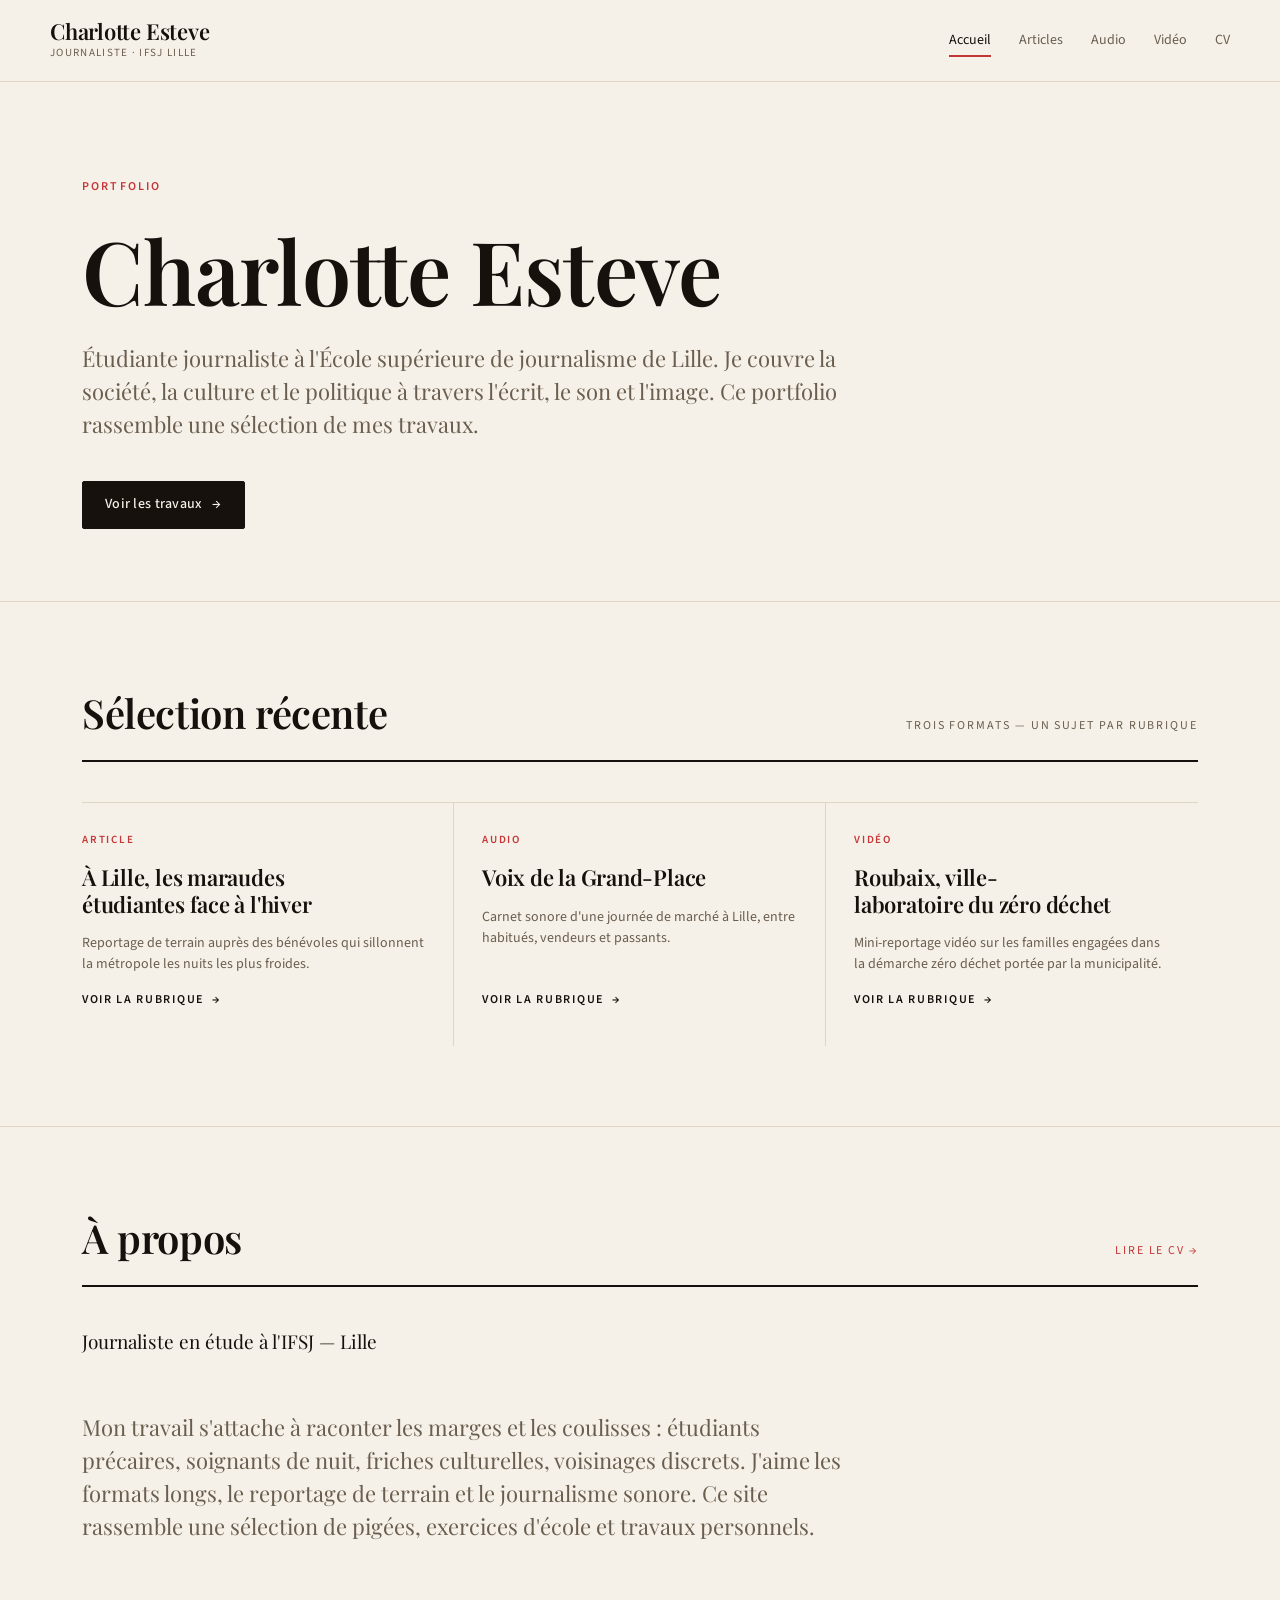
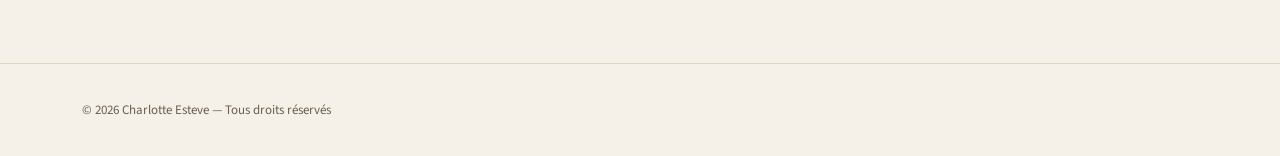
==== index.html @ 9a10c609 "link" ====
<!DOCTYPE html>
<html lang="fr">
<head>
  <meta charset="UTF-8" />
  <meta name="viewport" content="width=device-width, initial-scale=1.0" />
  <title>Charlotte Esteve — Journaliste</title>
  <meta name="description" content="Portfolio de Charlotte Esteve, étudiante journaliste à l'IFSJ Lille. Articles, reportages audio et vidéo." />
  <link rel="preconnect" href="https://fonts.googleapis.com" />
  <link rel="preconnect" href="https://fonts.gstatic.com" crossorigin />
  <link href="https://fonts.googleapis.com/css2?family=Playfair+Display:wght@500;600;700&family=Source+Sans+3:wght@400;500;600&family=JetBrains+Mono:wght@400&display=swap" rel="stylesheet" />
  <link rel="stylesheet" href="styles.css" />
</head>
<body data-page="home">
  <div class="page">
    <header class="site-header">
      <div class="container header-inner">
        <a class="brand" href="/">
          <span class="brand-name">Charlotte Esteve</span>
          <span class="brand-tagline">Journaliste · IFSJ Lille</span>
        </a>
        <button class="nav-toggle" type="button" aria-label="Menu">Menu</button>
        <nav class="nav">
          <a href="/" class="active">Accueil</a>
          <a href="/articles">Articles</a>
          <a href="/audio">Audio</a>
          <a href="/video">Vidéo</a>
          <a href="/cv">CV</a>
        </nav>
      </div>
    </header>

    <main>
      <section class="hero">
        <div class="container">
          <p class="hero-eyebrow">Portfolio</p>
          <h1 class="hero-title" data-site-name>Charlotte Esteve</h1>
          <p class="hero-lede" data-intro>Étudiante journaliste à l'École supérieure de journalisme de Lille. Je couvre la société, la culture et le politique à travers l'écrit, le son et l'image.</p>
          <div class="hero-cta">
            <a class="btn" href="/articles">Voir les travaux <span class="arrow">→</span></a>
          </div>
        </div>
      </section>

      <section class="section">
        <div class="container">
          <header class="section-head">
            <h2 class="section-title">Sélection récente</h2>
            <span class="section-meta">Trois formats — un sujet par rubrique</span>
          </header>
          <div class="featured-grid" data-featured>
            <div class="loading">Chargement…</div>
          </div>
        </div>
      </section>

      <section class="section">
        <div class="container">
          <header class="section-head">
            <h2 class="section-title">À propos</h2>
            <span class="section-meta"><a href="/cv">Lire le CV →</a></span>
          </header>
          <p class="cv-summary" data-tagline>Journaliste en étude à l'IFSJ — Lille</p>
          <p class="hero-lede" style="margin-top: 16px;">
            Mon travail s'attache à raconter les marges et les coulisses : étudiants précaires, soignants de nuit, friches culturelles, voisinages discrets. J'aime les formats longs, le reportage de terrain et le journalisme sonore. Ce site rassemble une sélection de pigées, exercices d'école et travaux personnels.
          </p>
        </div>
      </section>
    </main>

    <footer class="site-footer">
      <div class="container footer-inner">
        <span>© 2026 Charlotte Esteve — Tous droits réservés</span>
      </div>
    </footer>
  </div>

  <script src="app.js"></script>
</body>
</html>
---- styles.css ----
/* =========================================================
   Charlotte Esteve — Portfolio
  Variables: palette ink + typographie classic
   ========================================================= */

/* Palette — Bleu encre */
:root {
  --bg: #f6f1e8;
  --bg-elevated: #fbf7f0;
  --fg: #16110c;
  --fg-muted: #6a5e4f;
  --rule: #e0d6c4;
  --accent: oklch(0.55 0.18 25);
  --accent-fg: #fbf7f0;
  --accent-soft: oklch(0.94 0.04 25);
  color-scheme: light;
}

/* Typographie — Classique */
:root {
  --font-serif: "Playfair Display", "Times New Roman", serif;
  --font-sans: "Source Sans 3", system-ui, sans-serif;
  --font-mono: "JetBrains Mono", ui-monospace, monospace;
  --serif-weight-display: 600;
  --serif-tracking-display: -0.01em;
}

/* Reset */
*, *::before, *::after { box-sizing: border-box; }
html, body { margin: 0; padding: 0; }
body {
  background: var(--bg);
  color: var(--fg);
  font-family: var(--font-sans);
  font-size: 16px;
  line-height: 1.55;
  -webkit-font-smoothing: antialiased;
  text-rendering: optimizeLegibility;
}

a { color: inherit; text-decoration: none; }
img { max-width: 100%; display: block; }
button { font: inherit; cursor: pointer; }

/* Layout */
.page {
  min-height: 100vh;
  display: flex;
  flex-direction: column;
}

.container {
  width: 100%;
  max-width: 1180px;
  margin: 0 auto;
  padding: 0 32px;
}

/* ====== Header ====== */
.site-header {
  border-bottom: 1px solid var(--rule);
  background: var(--bg);
  position: sticky;
  top: 0;
  z-index: 30;
  backdrop-filter: saturate(140%) blur(8px);
}

.header-inner {
  display: flex;
  align-items: center;
  justify-content: space-between;
  gap: 24px;
  padding: 20px 0;
}

.brand {
  display: flex;
  flex-direction: column;
  gap: 2px;
  text-decoration: none;
  color: inherit;
}
.brand-name {
  font-family: var(--font-serif);
  font-size: 22px;
  font-weight: var(--serif-weight-display);
  letter-spacing: var(--serif-tracking-display);
  line-height: 1;
}
.brand-tagline {
  font-size: 11px;
  letter-spacing: 0.12em;
  text-transform: uppercase;
  color: var(--fg-muted);
}

.nav {
  display: flex;
  align-items: center;
  gap: 28px;
}
.nav a {
  font-size: 14px;
  color: var(--fg-muted);
  position: relative;
  padding: 4px 0;
  transition: color 0.15s ease;
}
.nav a:hover { color: var(--fg); }
.nav a.active { color: var(--fg); }
.nav a.active::after {
  content: "";
  position: absolute;
  left: 0; right: 0; bottom: -2px;
  height: 2px;
  background: var(--accent);
}

/* Mobile nav */
.nav-toggle {
  display: none;
  background: none;
  border: 1px solid var(--rule);
  padding: 8px 12px;
  border-radius: 4px;
  color: var(--fg);
}

@media (max-width: 760px) {
  .nav-toggle { display: inline-flex; }
  .nav {
    display: none;
    position: absolute;
    top: 100%; left: 0; right: 0;
    background: var(--bg);
    border-bottom: 1px solid var(--rule);
    flex-direction: column;
    align-items: stretch;
    gap: 0;
    padding: 12px 32px 20px;
  }
  .nav.open { display: flex; }
  .nav a { padding: 12px 0; border-bottom: 1px solid var(--rule); }
  .nav a:last-child { border-bottom: none; }
}

/* ====== Hero ====== */
.hero {
  padding: 96px 0 72px;
  border-bottom: 1px solid var(--rule);
}
.hero-eyebrow {
  font-size: 12px;
  letter-spacing: 0.18em;
  text-transform: uppercase;
  color: var(--accent);
  font-weight: 600;
  margin: 0 0 28px;
}
.hero-title {
  font-family: var(--font-serif);
  font-weight: var(--serif-weight-display);
  letter-spacing: var(--serif-tracking-display);
  font-size: clamp(44px, 7vw, 88px);
  line-height: 1.02;
  margin: 0 0 28px;
  text-wrap: balance;
}
.hero-lede {
  font-family: var(--font-serif);
  font-size: clamp(18px, 2vw, 22px);
  line-height: 1.5;
  color: var(--fg-muted);
  max-width: 60ch;
  margin: 0 0 40px;
  text-wrap: pretty;
}
.hero-cta {
  display: inline-flex;
  align-items: center;
  gap: 12px;
}

/* ====== Buttons ====== */
.btn {
  display: inline-flex;
  align-items: center;
  gap: 10px;
  padding: 12px 22px;
  border-radius: 2px;
  font-size: 14px;
  font-weight: 500;
  letter-spacing: 0.02em;
  border: 1px solid var(--fg);
  background: var(--fg);
  color: var(--bg);
  transition: all 0.15s ease;
}
.btn:hover { background: var(--accent); border-color: var(--accent); color: var(--accent-fg); }

.btn-ghost {
  background: transparent;
  color: var(--fg);
  border-color: var(--rule);
}
.btn-ghost:hover { border-color: var(--fg); background: transparent; color: var(--fg); }

.btn-accent {
  background: var(--accent);
  border-color: var(--accent);
  color: var(--accent-fg);
}
.btn-accent:hover { background: var(--fg); border-color: var(--fg); color: var(--bg); }

.btn .arrow {
  display: inline-block;
  transition: transform 0.2s ease;
}
.btn:hover .arrow { transform: translateX(3px); }

/* ====== Section header ====== */
.section {
  padding: 80px 0;
  border-bottom: 1px solid var(--rule);
}
.section:last-of-type { border-bottom: none; }

.section-head {
  display: flex;
  align-items: baseline;
  justify-content: space-between;
  gap: 24px;
  margin-bottom: 40px;
  padding-bottom: 16px;
  border-bottom: 2px solid var(--fg);
}
.section-title {
  font-family: var(--font-serif);
  font-weight: var(--serif-weight-display);
  letter-spacing: var(--serif-tracking-display);
  font-size: clamp(28px, 4vw, 40px);
  margin: 0;
}
.section-meta {
  font-size: 12px;
  letter-spacing: 0.16em;
  text-transform: uppercase;
  color: var(--fg-muted);
}
.section-meta a { color: var(--accent); }
.section-meta a:hover { text-decoration: underline; }

/* ====== Page header (interior pages) ====== */
.page-header {
  padding: 64px 0 40px;
  border-bottom: 1px solid var(--rule);
}
.page-eyebrow {
  font-size: 12px;
  letter-spacing: 0.18em;
  text-transform: uppercase;
  color: var(--accent);
  margin: 0 0 18px;
  font-weight: 600;
}
.page-title {
  font-family: var(--font-serif);
  font-weight: var(--serif-weight-display);
  letter-spacing: var(--serif-tracking-display);
  font-size: clamp(36px, 5vw, 56px);
  margin: 0 0 16px;
  line-height: 1.05;
}
.page-intro {
  font-family: var(--font-serif);
  font-size: 19px;
  color: var(--fg-muted);
  max-width: 60ch;
  margin: 0;
}

/* ====== Cards (lists) ====== */
.list {
  display: flex;
  flex-direction: column;
  gap: 0;
  margin: 56px 0 0;
  padding: 0;
  list-style: none;
}

.card {
  display: grid;
  grid-template-columns: 100px 1fr auto;
  gap: 32px;
  align-items: start;
  padding: 28px 0;
  border-top: 1px solid var(--rule);
  transition: padding-left 0.2s ease;
}
.card:last-child { border-bottom: 1px solid var(--rule); }
.card:hover { padding-left: 12px; }

.card-meta {
  font-family: var(--font-mono);
  font-size: 12px;
  color: var(--fg-muted);
  letter-spacing: 0.04em;
  display: flex;
  flex-direction: column;
  gap: 4px;
  padding-top: 4px;
}
.card-meta .num { color: var(--accent); }

.card-body { min-width: 0; }
.card-kind {
  font-size: 11px;
  letter-spacing: 0.16em;
  text-transform: uppercase;
  color: var(--fg-muted);
  margin: 0 0 8px;
}
.card-title {
  font-family: var(--font-serif);
  font-weight: var(--serif-weight-display);
  letter-spacing: var(--serif-tracking-display);
  font-size: clamp(22px, 2.4vw, 30px);
  line-height: 1.15;
  margin: 0 0 10px;
  text-wrap: balance;
}
.card-desc {
  color: var(--fg-muted);
  font-size: 15px;
  line-height: 1.5;
  margin: 0;
  max-width: 62ch;
  text-wrap: pretty;
}

.card-action {
  align-self: center;
  white-space: nowrap;
}

@media (max-width: 720px) {
  .card { grid-template-columns: 1fr; gap: 12px; }
  .card-meta { flex-direction: row; gap: 14px; }
  .card-action { justify-self: start; }
}

/* ====== Featured row (homepage) ====== */
.featured-grid {
  display: grid;
  grid-template-columns: repeat(3, 1fr);
  gap: 0;
  border-top: 1px solid var(--rule);
}
.featured-item {
  padding: 28px 28px 36px;
  border-right: 1px solid var(--rule);
  display: flex;
  flex-direction: column;
  gap: 16px;
  min-height: 240px;
  position: relative;
  transition: background 0.2s ease;
}
.featured-item:last-child { border-right: none; }
.featured-item:hover { background: var(--accent-soft); }
.featured-item:first-child { padding-left: 0; }
.featured-kind {
  font-size: 11px;
  letter-spacing: 0.16em;
  text-transform: uppercase;
  color: var(--accent);
  font-weight: 600;
}
.featured-title {
  font-family: var(--font-serif);
  font-weight: var(--serif-weight-display);
  letter-spacing: var(--serif-tracking-display);
  font-size: 22px;
  line-height: 1.2;
  margin: 0;
  text-wrap: balance;
}
.featured-desc {
  color: var(--fg-muted);
  font-size: 14px;
  line-height: 1.5;
  margin: 0;
  flex: 1;
}
.featured-link {
  font-size: 12px;
  letter-spacing: 0.14em;
  text-transform: uppercase;
  color: var(--fg);
  font-weight: 600;
  display: inline-flex;
  align-items: center;
  gap: 8px;
}
.featured-link::after {
  content: "→";
  transition: transform 0.2s ease;
}
.featured-item:hover .featured-link::after { transform: translateX(4px); }

@media (max-width: 880px) {
  .featured-grid { grid-template-columns: 1fr; }
  .featured-item { border-right: none; border-bottom: 1px solid var(--rule); padding: 24px 0; }
  .featured-item:last-child { border-bottom: none; }
}

/* ====== Embeds ====== */
.embed-card {
  border: 1px solid var(--rule);
  background: var(--bg-elevated);
  padding: 24px;
  margin: 28px 0 0;
  display: none;
}
.embed-card.open { display: block; }
.embed-frame {
  width: 100%;
  border: none;
  background: #000;
  display: block;
}
.embed-frame.video { aspect-ratio: 16/9; }
.embed-frame.audio { height: 80px; }
.embed-frame.pdf { height: 720px; }

.embed-actions {
  display: flex;
  justify-content: space-between;
  align-items: center;
  margin-top: 14px;
  font-size: 13px;
  color: var(--fg-muted);
}
.embed-close {
  background: none;
  border: none;
  color: var(--fg-muted);
  font-size: 13px;
  text-decoration: underline;
  padding: 0;
}
.embed-close:hover { color: var(--fg); }

/* ====== CV ====== */
.cv-grid {
  display: grid;
  grid-template-columns: 220px 1fr;
  gap: 64px;
  margin-top: 48px;
}
@media (max-width: 760px) {
  .cv-grid { grid-template-columns: 1fr; gap: 36px; }
}
.cv-section { margin-bottom: 48px; }
.cv-section:last-child { margin-bottom: 0; }
.cv-section-title {
  font-family: var(--font-mono);
  font-size: 11px;
  letter-spacing: 0.18em;
  text-transform: uppercase;
  color: var(--fg-muted);
  margin: 0 0 20px;
  padding-bottom: 10px;
  border-bottom: 1px solid var(--rule);
}
.cv-side .cv-section-title { margin-top: 0; }

.cv-summary {
  font-family: var(--font-serif);
  font-size: 19px;
  line-height: 1.5;
  margin: 0 0 56px;
  max-width: 60ch;
  color: var(--fg);
  text-wrap: pretty;
}

.cv-entry {
  display: grid;
  grid-template-columns: 140px 1fr;
  gap: 24px;
  padding: 18px 0;
  border-top: 1px solid var(--rule);
}
.cv-entry:last-child { border-bottom: 1px solid var(--rule); }
.cv-entry-period {
  font-family: var(--font-mono);
  font-size: 12px;
  color: var(--fg-muted);
  letter-spacing: 0.04em;
}
.cv-entry-role {
  font-family: var(--font-serif);
  font-weight: var(--serif-weight-display);
  font-size: 18px;
  margin: 0 0 4px;
}
.cv-entry-org {
  font-size: 14px;
  color: var(--accent);
  margin: 0 0 8px;
}
.cv-entry-details {
  font-size: 14px;
  color: var(--fg-muted);
  margin: 0;
  line-height: 1.5;
}
@media (max-width: 600px) {
  .cv-entry { grid-template-columns: 1fr; gap: 6px; }
}

.skills-list {
  list-style: none;
  padding: 0;
  margin: 0;
  display: flex;
  flex-direction: column;
  gap: 8px;
}
.skills-list li {
  font-size: 14px;
  padding: 6px 0;
  border-bottom: 1px solid var(--rule);
  color: var(--fg-muted);
}

/* ====== Contact ====== */
.contact-grid {
  display: grid;
  grid-template-columns: 1.2fr 1fr;
  gap: 80px;
  margin-top: 56px;
}
@media (max-width: 800px) {
  .contact-grid { grid-template-columns: 1fr; gap: 48px; }
}
.contact-block-title {
  font-family: var(--font-mono);
  font-size: 11px;
  letter-spacing: 0.18em;
  text-transform: uppercase;
  color: var(--fg-muted);
  margin: 0 0 16px;
}
.contact-email {
  font-family: var(--font-serif);
  font-weight: var(--serif-weight-display);
  font-size: clamp(28px, 4vw, 44px);
  letter-spacing: var(--serif-tracking-display);
  line-height: 1.1;
  display: inline-block;
  border-bottom: 2px solid var(--accent);
  padding-bottom: 4px;
  margin-bottom: 24px;
  word-break: break-word;
}
.contact-email:hover { color: var(--accent); }

.social-list {
  list-style: none;
  padding: 0;
  margin: 0;
  display: flex;
  flex-direction: column;
}
.social-list li {
  border-top: 1px solid var(--rule);
}
.social-list li:last-child { border-bottom: 1px solid var(--rule); }
.social-list a {
  display: flex;
  align-items: center;
  justify-content: space-between;
  padding: 18px 0;
  font-family: var(--font-serif);
  font-size: 22px;
  font-weight: var(--serif-weight-display);
  transition: padding 0.2s ease, color 0.2s ease;
}
.social-list a:hover {
  color: var(--accent);
  padding-left: 12px;
}
.social-list a::after {
  content: "↗";
  font-size: 18px;
  color: var(--fg-muted);
}

/* ====== Footer ====== */
.site-footer {
  border-top: 1px solid var(--rule);
  padding: 36px 0;
  margin-top: auto;
  font-size: 13px;
  color: var(--fg-muted);
}
.footer-inner {
  display: flex;
  justify-content: space-between;
  align-items: center;
  gap: 24px;
  flex-wrap: wrap;
}
.footer-inner a:hover { color: var(--fg); }

/* ====== Loading state ====== */
.loading {
  padding: 80px 0;
  text-align: center;
  color: var(--fg-muted);
  font-family: var(--font-mono);
  font-size: 13px;
  letter-spacing: 0.1em;
}

/* Print */
@media print {
  .site-header, .site-footer, .card-action, .embed-card { display: none; }
  .card { padding: 12px 0; break-inside: avoid; }
}
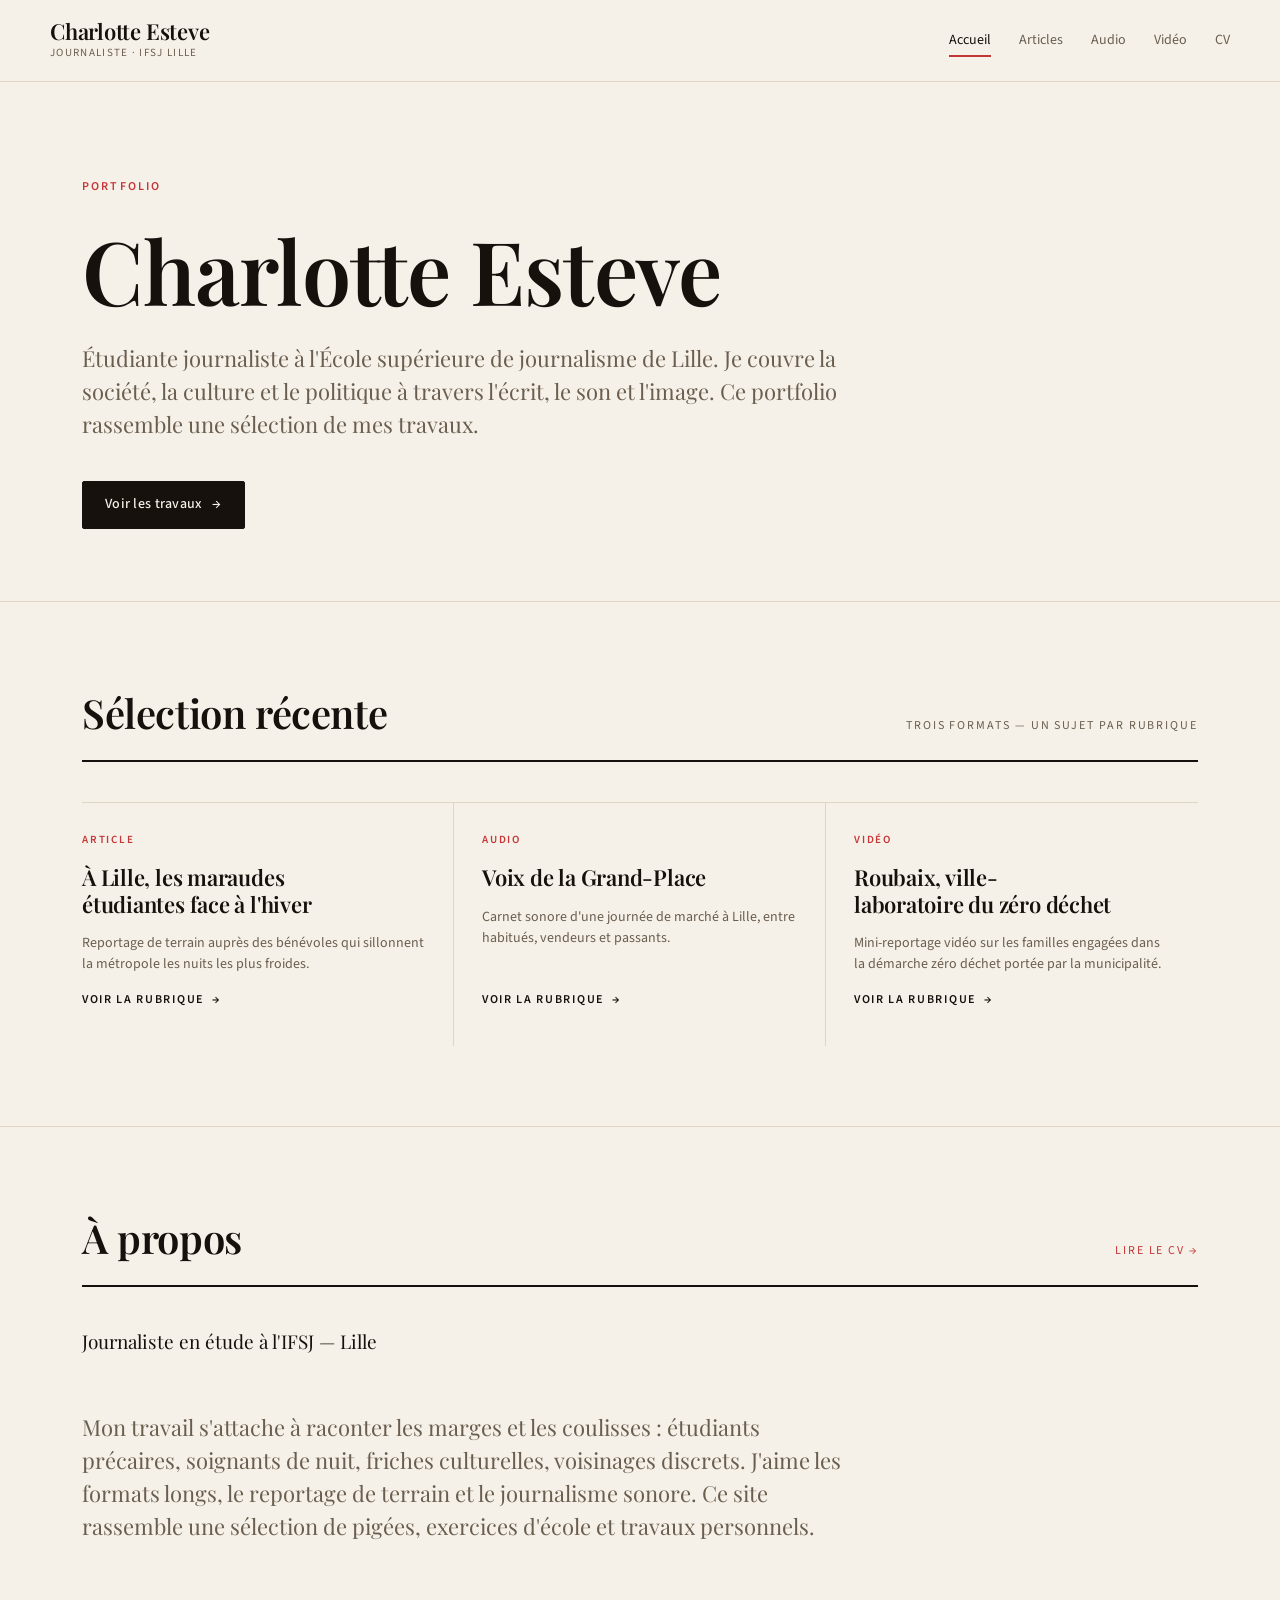
==== commit 19097125: "remove footer" ====
--- a/index.html
+++ b/index.html
@@ -66,12 +66,6 @@
         </div>
       </section>
     </main>
-
-    <footer class="site-footer">
-      <div class="container footer-inner">
-        <span>© 2026 Charlotte Esteve — Tous droits réservés</span>
-      </div>
-    </footer>
   </div>
 
   <script src="app.js"></script>
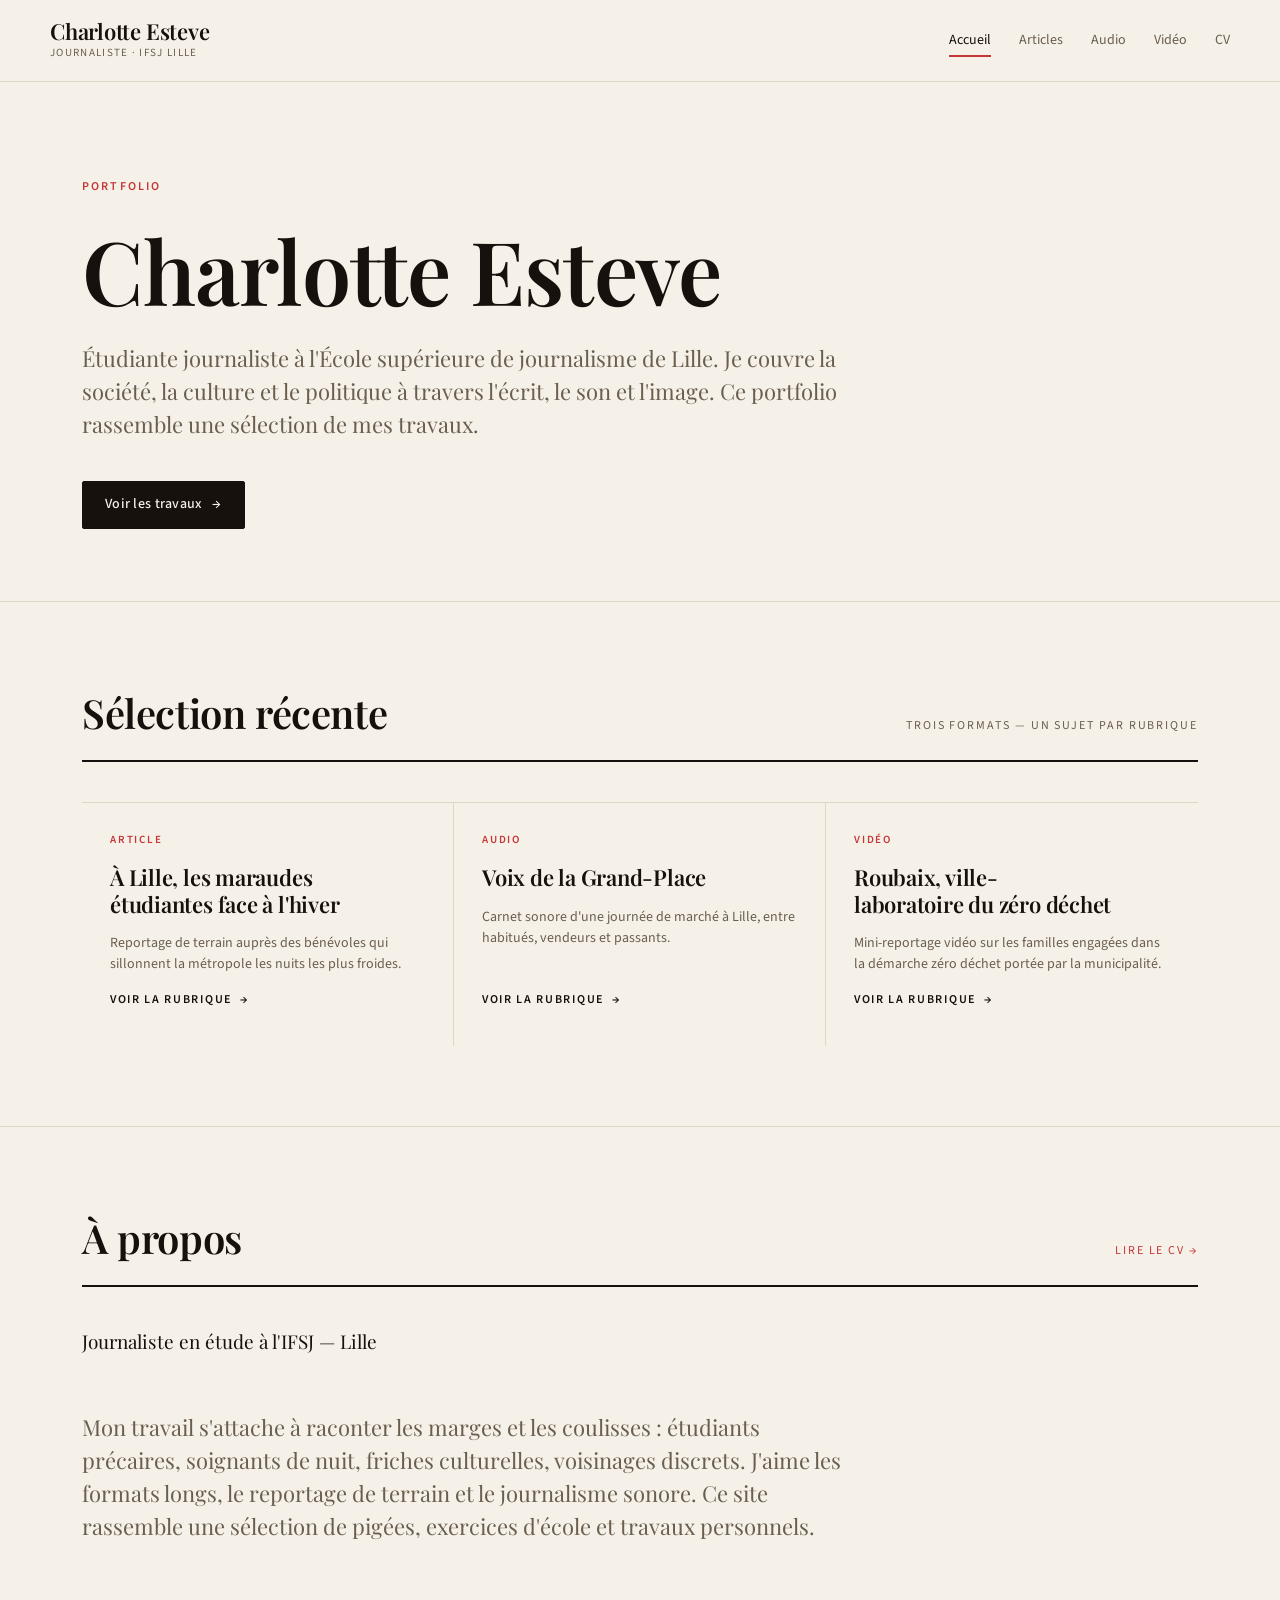
==== commit 1609c18d: "remove /" ====
--- a/index.html
+++ b/index.html
@@ -21,10 +21,10 @@
         <button class="nav-toggle" type="button" aria-label="Menu">Menu</button>
         <nav class="nav">
           <a href="/" class="active">Accueil</a>
-          <a href="/articles">Articles</a>
-          <a href="/audio">Audio</a>
-          <a href="/video">Vidéo</a>
-          <a href="/cv">CV</a>
+          <a href="articles">Articles</a>
+          <a href="audio">Audio</a>
+          <a href="video">Vidéo</a>
+          <a href="cv">CV</a>
         </nav>
       </div>
     </header>
@@ -57,7 +57,7 @@
         <div class="container">
           <header class="section-head">
             <h2 class="section-title">À propos</h2>
-            <span class="section-meta"><a href="/cv">Lire le CV →</a></span>
+            <span class="section-meta"><a href="cv">Lire le CV →</a></span>
           </header>
           <p class="cv-summary" data-tagline>Journaliste en étude à l'IFSJ — Lille</p>
           <p class="hero-lede" style="margin-top: 16px;">
--- a/styles.css
+++ b/styles.css
@@ -370,7 +370,6 @@
 }
 .featured-item:last-child { border-right: none; }
 .featured-item:hover { background: var(--accent-soft); }
-.featured-item:first-child { padding-left: 0; }
 .featured-kind {
   font-size: 11px;
   letter-spacing: 0.16em;
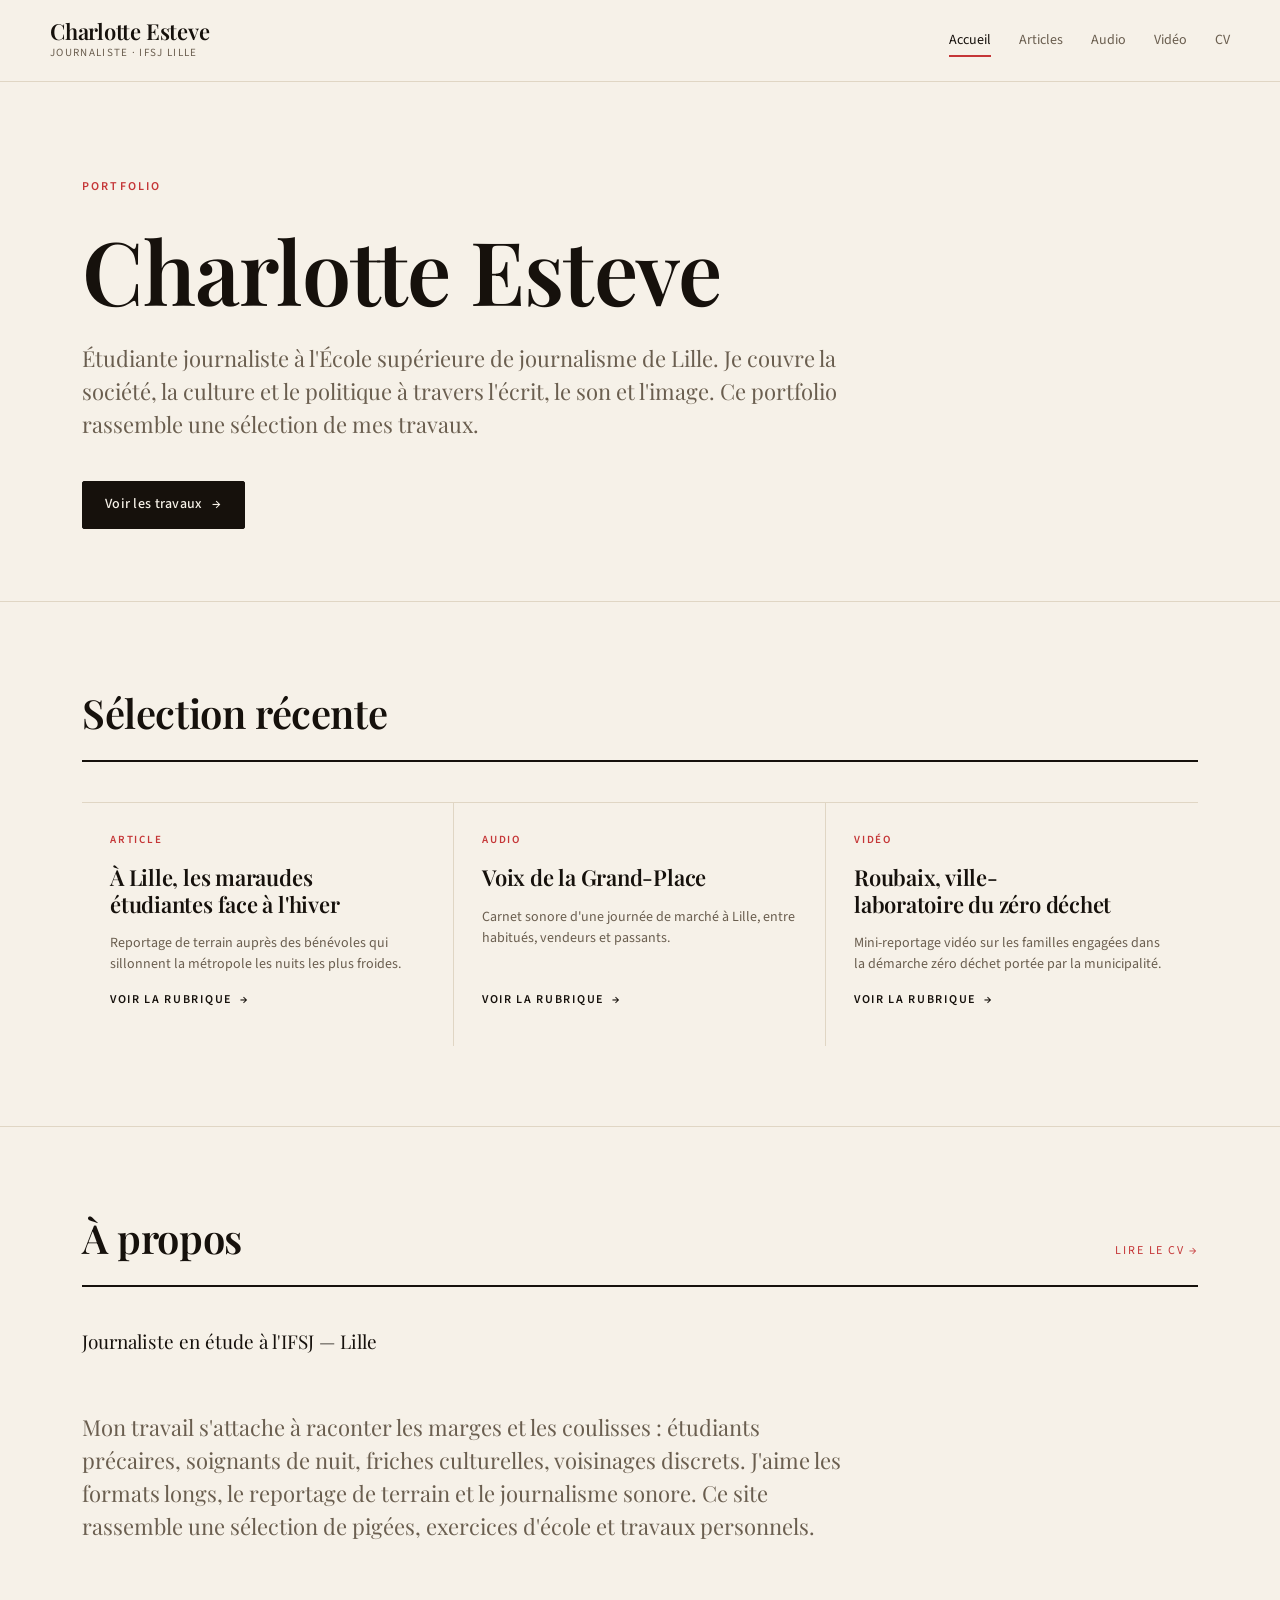
==== commit 24b7a31c: "remove ugly stuff" ====
--- a/index.html
+++ b/index.html
@@ -45,7 +45,6 @@
         <div class="container">
           <header class="section-head">
             <h2 class="section-title">Sélection récente</h2>
-            <span class="section-meta">Trois formats — un sujet par rubrique</span>
           </header>
           <div class="featured-grid" data-featured>
             <div class="loading">Chargement…</div>
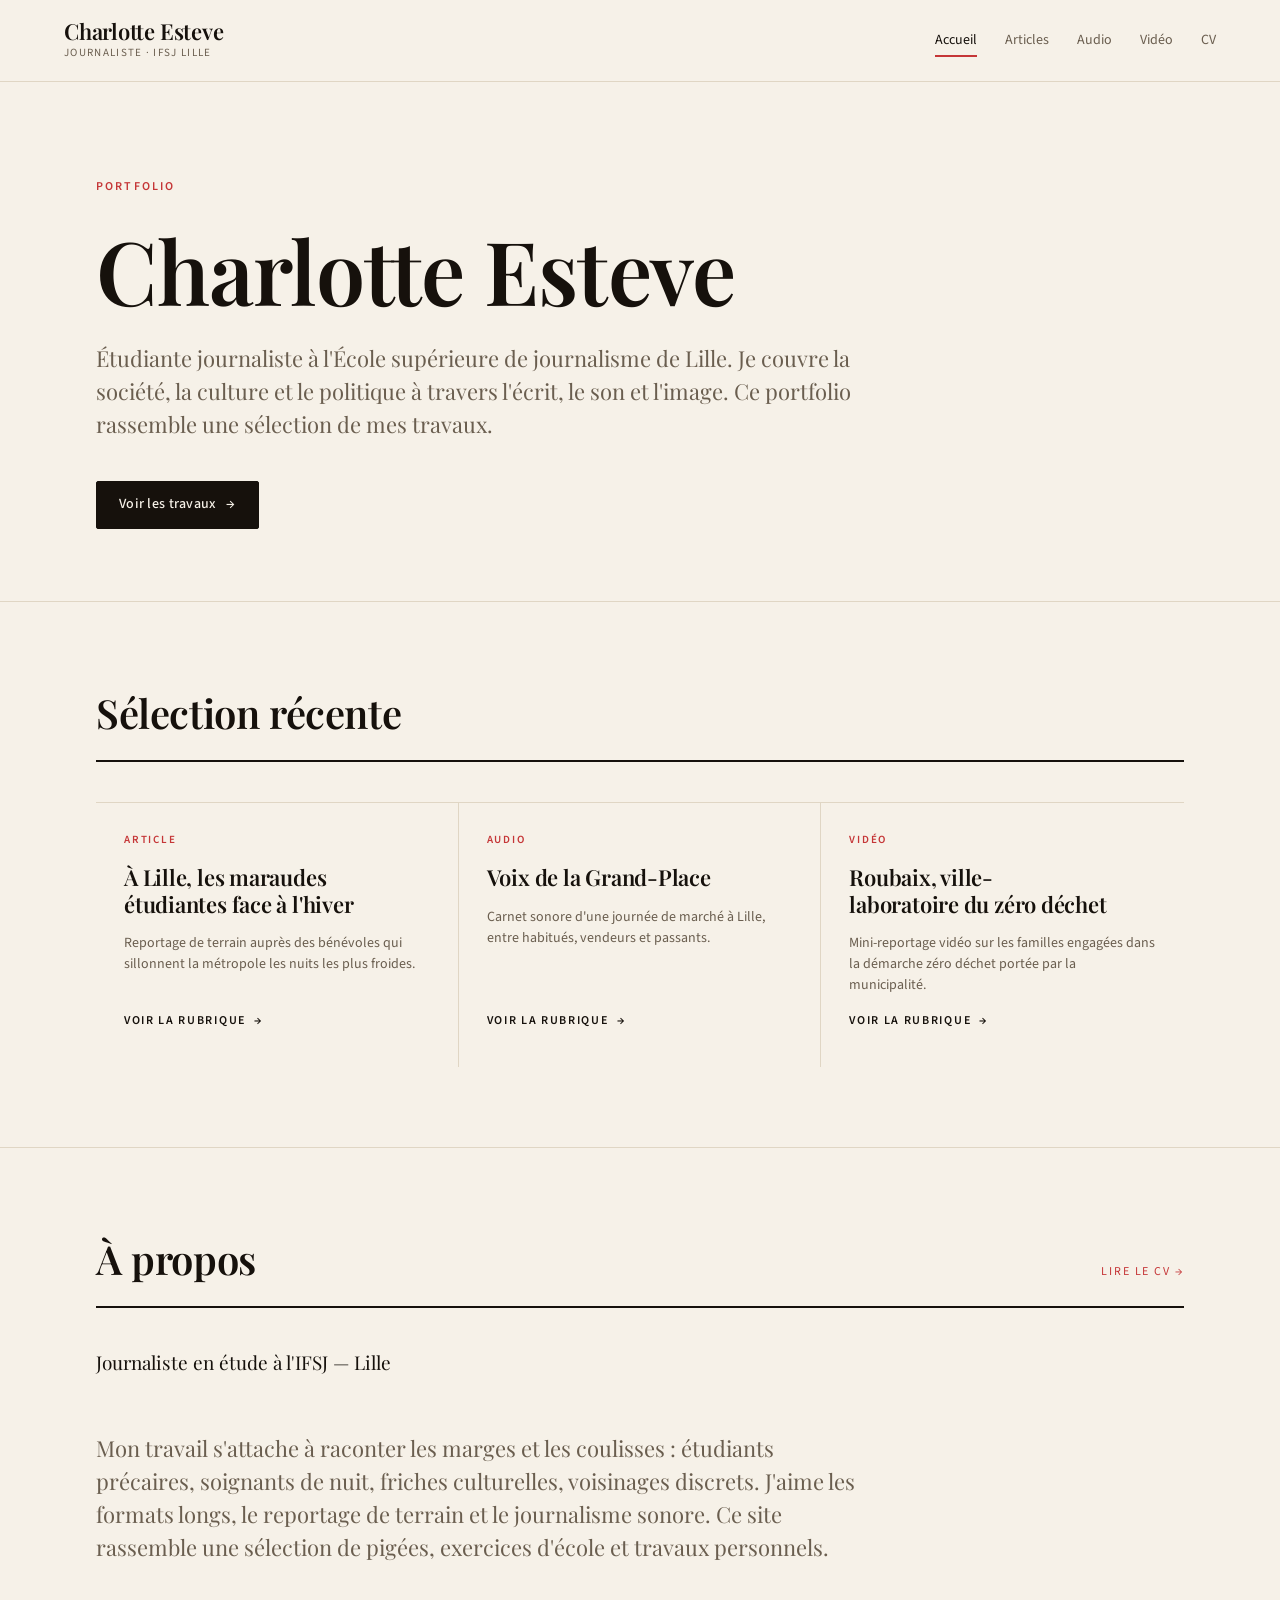
==== commit f0fe3296: "adding favicon" ====
--- a/index.html
+++ b/index.html
@@ -4,6 +4,7 @@
   <meta charset="UTF-8" />
   <meta name="viewport" content="width=device-width, initial-scale=1.0" />
   <title>Charlotte Esteve — Journaliste</title>
+  <link rel="icon" href="favicon.png" />
   <meta name="description" content="Portfolio de Charlotte Esteve, étudiante journaliste à l'IFSJ Lille. Articles, reportages audio et vidéo." />
   <link rel="preconnect" href="https://fonts.googleapis.com" />
   <link rel="preconnect" href="https://fonts.gstatic.com" crossorigin />
@@ -36,7 +37,7 @@
           <h1 class="hero-title" data-site-name>Charlotte Esteve</h1>
           <p class="hero-lede" data-intro>Étudiante journaliste à l'École supérieure de journalisme de Lille. Je couvre la société, la culture et le politique à travers l'écrit, le son et l'image.</p>
           <div class="hero-cta">
-            <a class="btn" href="/articles">Voir les travaux <span class="arrow">→</span></a>
+            <a class="btn" href="articles">Voir les travaux <span class="arrow">→</span></a>
           </div>
         </div>
       </section>
--- a/styles.css
+++ b/styles.css
@@ -51,7 +51,7 @@
 
 .container {
   width: 100%;
-  max-width: 1180px;
+  max-width: 90%;
   margin: 0 auto;
   padding: 0 32px;
 }
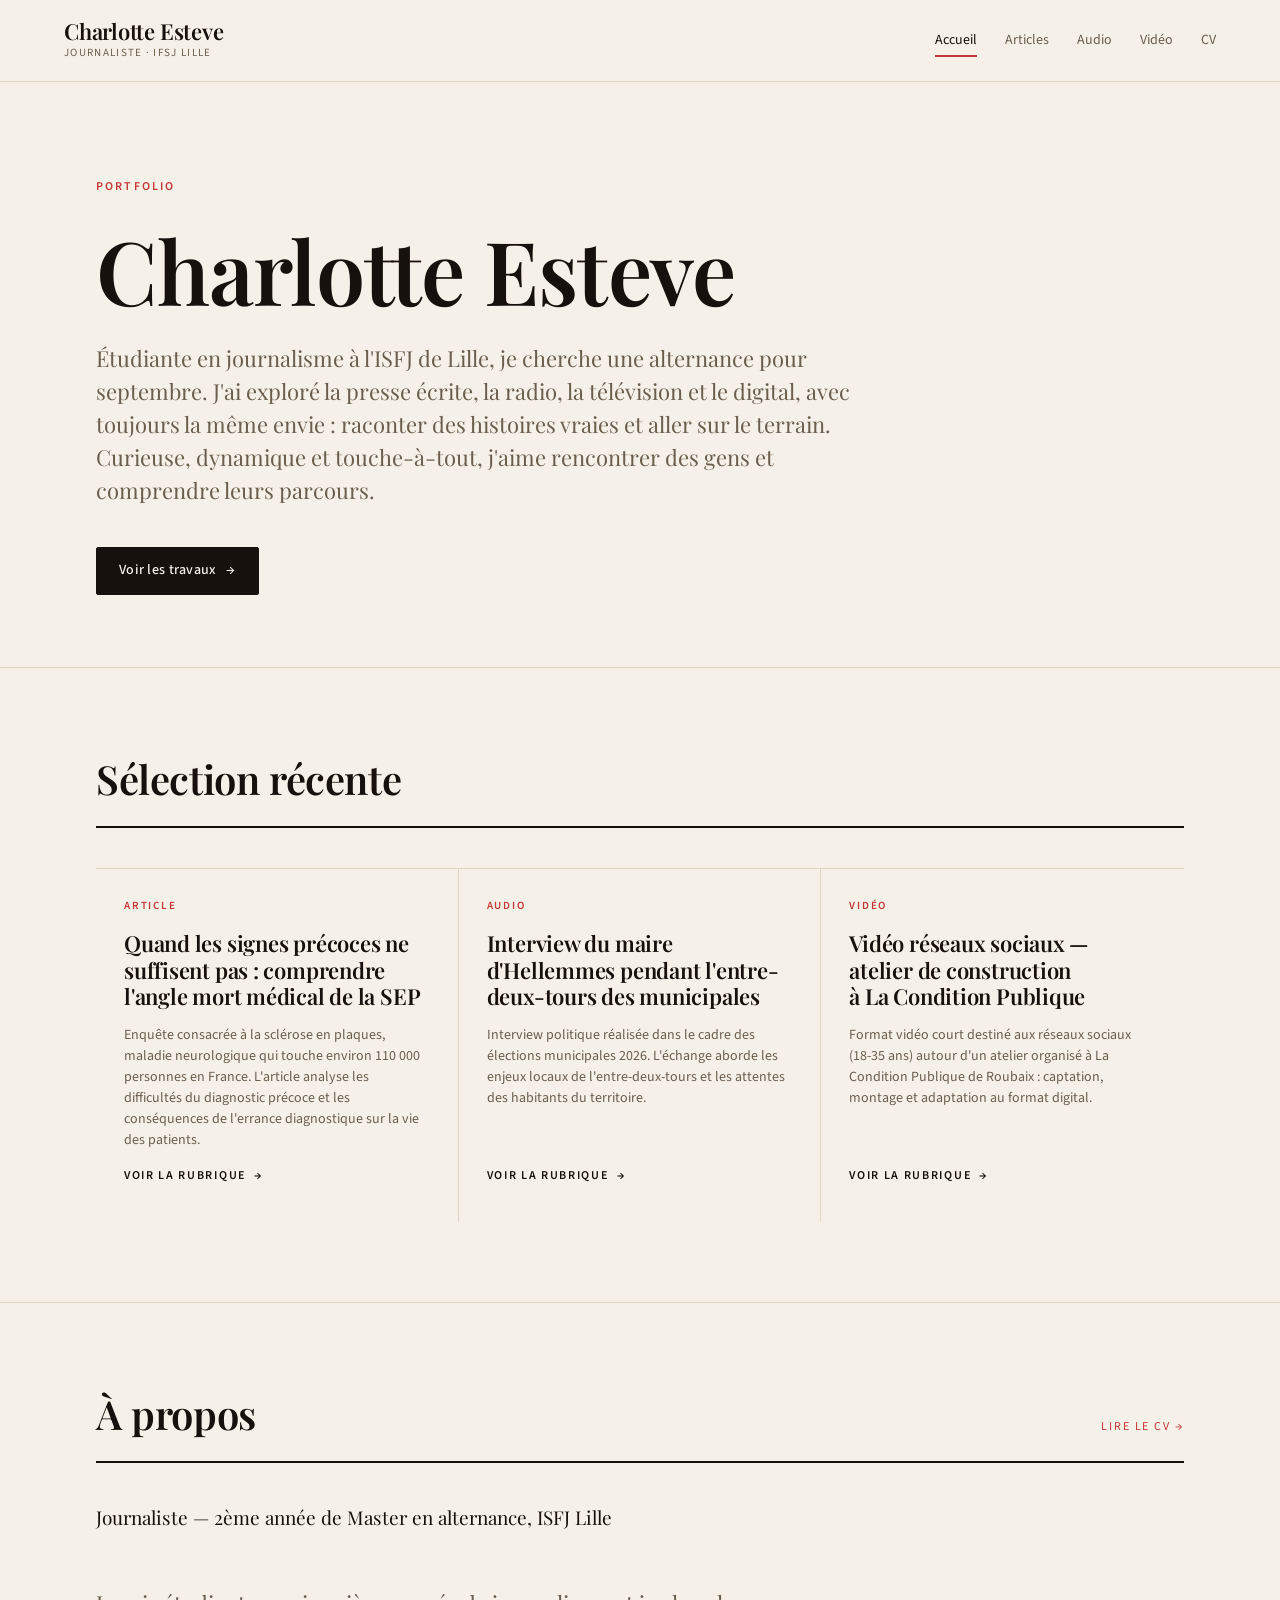
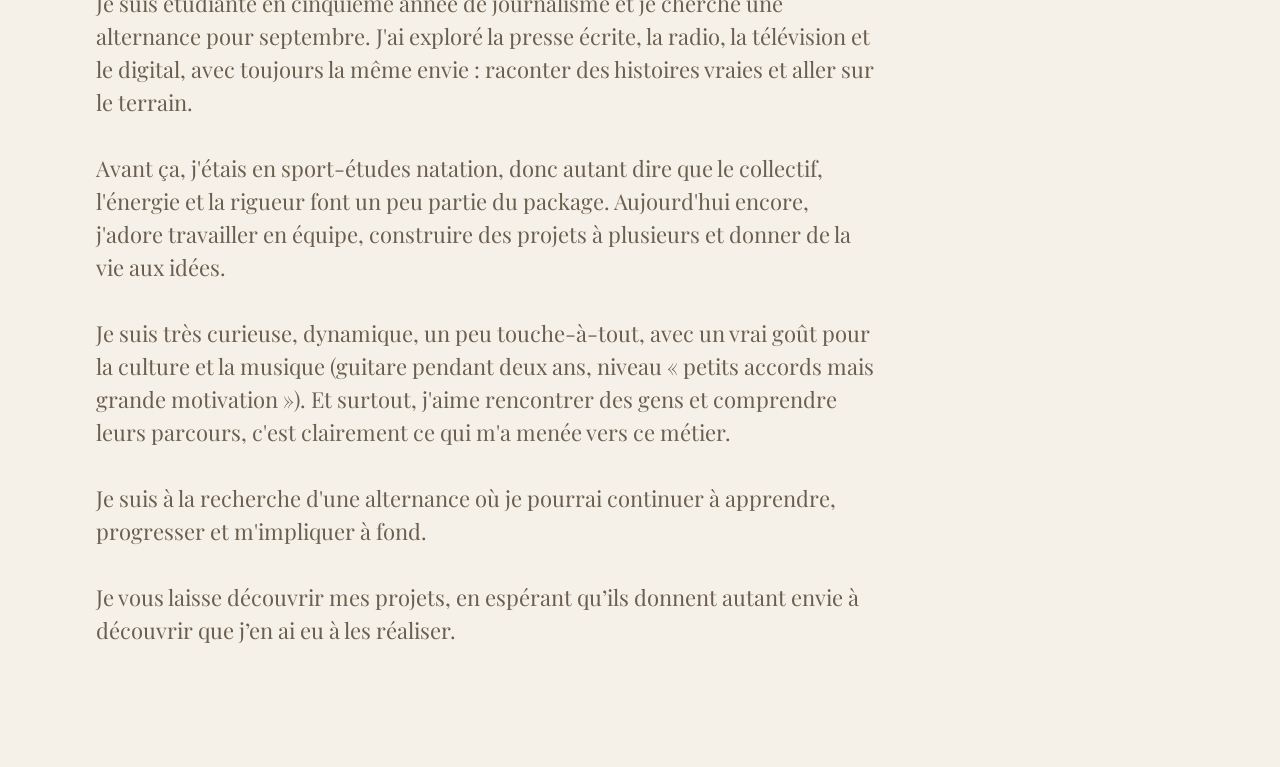
==== commit e9ab101d: "QW" ====
--- a/index.html
+++ b/index.html
@@ -1,5 +1,6 @@
 <!DOCTYPE html>
 <html lang="fr">
+
 <head>
   <meta charset="UTF-8" />
   <meta name="viewport" content="width=device-width, initial-scale=1.0" />
@@ -11,6 +12,7 @@
   <link href="https://fonts.googleapis.com/css2?family=Playfair+Display:wght@500;600;700&family=Source+Sans+3:wght@400;500;600&family=JetBrains+Mono:wght@400&display=swap" rel="stylesheet" />
   <link rel="stylesheet" href="styles.css" />
 </head>
+
 <body data-page="home">
   <div class="page">
     <header class="site-header">
@@ -37,7 +39,7 @@
           <h1 class="hero-title" data-site-name>Charlotte Esteve</h1>
           <p class="hero-lede" data-intro>Étudiante journaliste à l'École supérieure de journalisme de Lille. Je couvre la société, la culture et le politique à travers l'écrit, le son et l'image.</p>
           <div class="hero-cta">
-            <a class="btn" href="articles">Voir les travaux <span class="arrow">→</span></a>
+            <a class="btn" href="video">Voir les travaux <span class="arrow">→</span></a>
           </div>
         </div>
       </section>
@@ -61,7 +63,15 @@
           </header>
           <p class="cv-summary" data-tagline>Journaliste en étude à l'IFSJ — Lille</p>
           <p class="hero-lede" style="margin-top: 16px;">
-            Mon travail s'attache à raconter les marges et les coulisses : étudiants précaires, soignants de nuit, friches culturelles, voisinages discrets. J'aime les formats longs, le reportage de terrain et le journalisme sonore. Ce site rassemble une sélection de pigées, exercices d'école et travaux personnels.
+            Je suis étudiante en cinquième année de journalisme et je cherche une alternance pour septembre. J'ai exploré la presse écrite, la radio, la télévision et le digital, avec toujours la même envie : raconter des histoires vraies et aller sur le terrain.<br />
+            <br />
+            Avant ça, j'étais en sport-études natation, donc autant dire que le collectif, l'énergie et la rigueur font un peu partie du package. Aujourd'hui encore, j'adore travailler en équipe, construire des projets à plusieurs et donner de la vie aux idées.<br />
+            <br />
+            Je suis très curieuse, dynamique, un peu touche-à-tout, avec un vrai goût pour la culture et la musique (guitare pendant deux ans, niveau « petits accords mais grande motivation »). Et surtout, j'aime rencontrer des gens et comprendre leurs parcours, c'est clairement ce qui m'a menée vers ce métier. <br />
+            <br />
+            Je suis à la recherche d'une alternance où je pourrai continuer à apprendre, progresser et m'impliquer à fond.<br />
+            <br />
+            Je vous laisse découvrir mes projets, en espérant qu’ils donnent autant envie à découvrir que j’en ai eu à les réaliser.
           </p>
         </div>
       </section>
@@ -70,4 +80,5 @@
 
   <script src="app.js"></script>
 </body>
-</html>
+
+</html>
--- a/styles.css
+++ b/styles.css
@@ -336,7 +336,6 @@
   font-size: 15px;
   line-height: 1.5;
   margin: 0;
-  max-width: 62ch;
   text-wrap: pretty;
 }
 
@@ -431,8 +430,15 @@
   display: block;
 }
 .embed-frame.video { aspect-ratio: 16/9; }
-.embed-frame.audio { height: 80px; }
+.embed-frame.audio { height: 54px; background: transparent; }
 .embed-frame.pdf { height: 720px; }
+.embed-empty {
+  padding: 32px 16px;
+  text-align: center;
+  color: var(--fg-muted);
+  font-size: 14px;
+  margin: 0;
+}
 
 .embed-actions {
   display: flex;
@@ -481,7 +487,6 @@
   font-size: 19px;
   line-height: 1.5;
   margin: 0 0 56px;
-  max-width: 60ch;
   color: var(--fg);
   text-wrap: pretty;
 }
